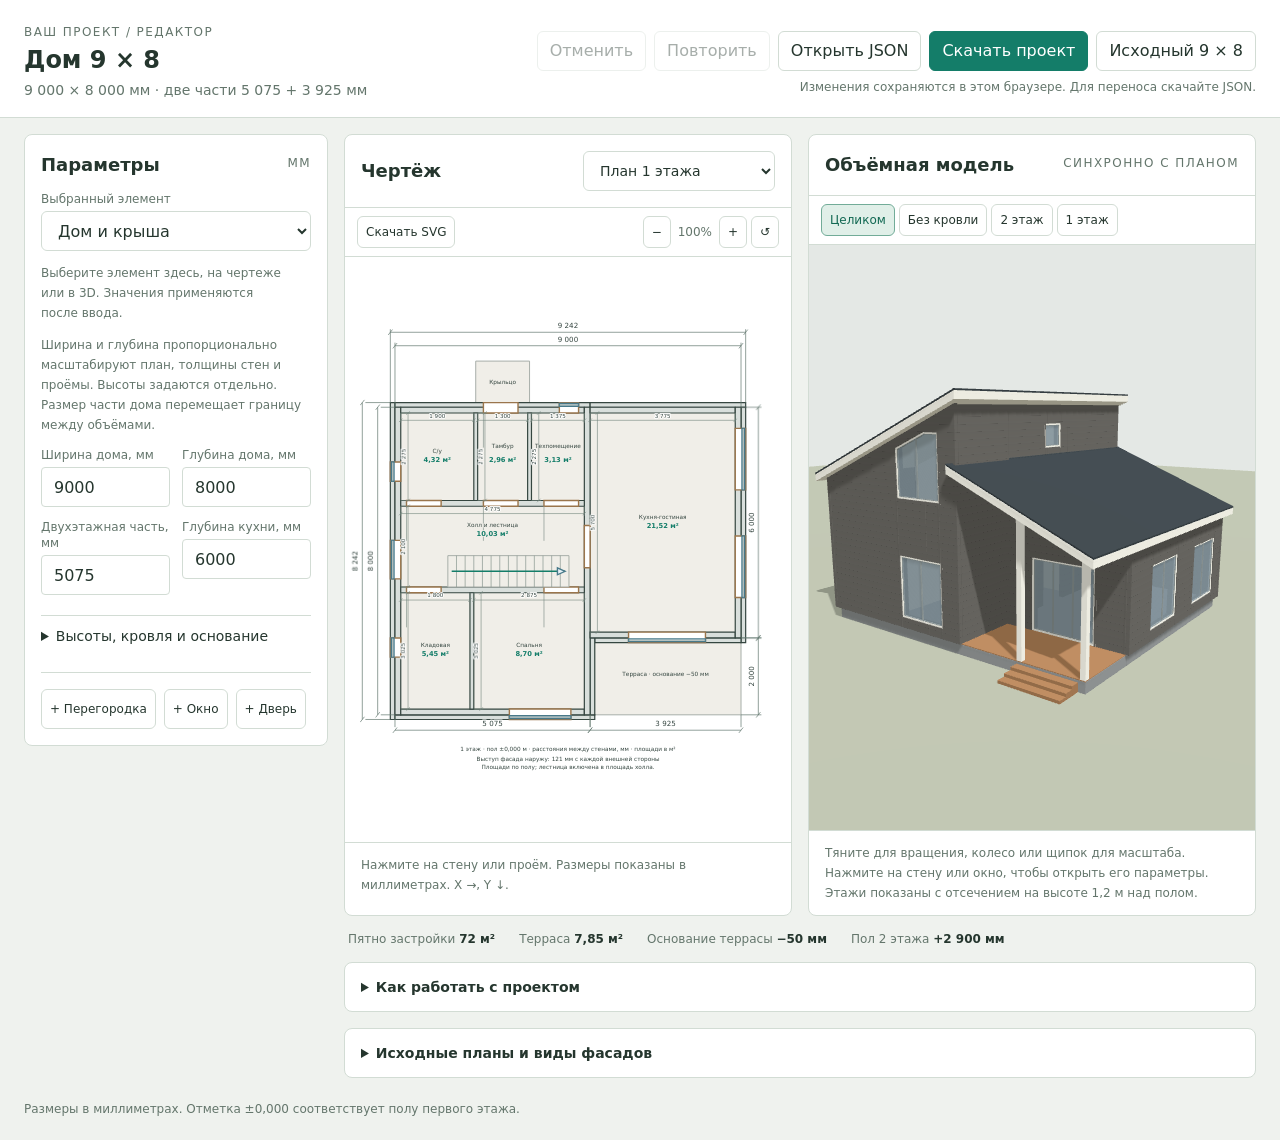
==== dom-9x8.html @ 4a333778 "Remove the two outer terrace posts and keep the middle pair" ====
<!doctype html>
<html lang="ru">
<head>
<meta charset="utf-8">
<meta name="viewport" content="width=device-width,initial-scale=1">
<title>Редактор дома · план и 3D</title>
<meta name="description" content="Редактируемый проект дома. Размеры дома, стен, окон и дверей синхронно меняются в чертежах и 3D.">
<link rel="stylesheet" href="editor.css?v=20261114-2">
</head>
<body>
<header class="topbar">
  <div><p class="eyebrow">Ваш проект / редактор</p><h1 id="title">Дом 9 × 8</h1><p class="project-summary" id="summary">План и 3D из одной модели</p></div>
  <div class="top-actions">
    <div class="toolbar">
      <button id="undo" title="Отменить последнее изменение">Отменить</button>
      <button id="redo" title="Повторить отменённое изменение">Повторить</button>
      <button id="import">Открыть JSON</button>
      <button id="export" class="primary">Скачать проект</button>
      <button id="reset">Исходный 9 × 8</button>
    </div>
    <p class="save-note" id="saved">Изменения сохраняются в этом браузере. Для переноса скачайте JSON.</p>
  </div>
</header>
<main class="workspace">
  <aside class="inspector" aria-label="Параметры проекта">
    <div class="inspector-header"><h2>Параметры</h2><span class="eyebrow">мм</span></div>
    <label class="field"><span>Выбранный элемент</span><select id="object" aria-label="Выбранный элемент"></select></label>
    <p class="selection-help">Выберите элемент здесь, на чертеже или в 3D. Значения применяются после ввода.</p>
    <div id="properties"></div>
    <div id="error" class="notice" role="alert" hidden></div>
    <button id="delete" class="danger" hidden>Удалить элемент</button>
    <div class="add-tools"><button id="add-wall">+ Перегородка</button><button id="add-window">+ Окно</button><button id="add-door">+ Дверь</button></div>
  </aside>
  <div class="stage">
    <section class="panel">
      <div class="panel-head"><h2>Чертёж</h2><select id="drawing-view" aria-label="Вид чертежа">
        <option value="plan1">План 1 этажа</option><option value="plan2">План 2 этажа</option>
        <option value="front">Входной фасад</option><option value="back">Фасад террасы</option>
        <option value="left">Левый фасад</option><option value="right">Правый фасад</option>
        <option value="section">Разрез по лестнице</option>
      </select></div>
      <div class="view-buttons"><button id="svg-export">Скачать SVG</button><div class="zoom-controls"><button id="zoom-out" aria-label="Уменьшить чертёж">−</button><span id="zoom-value">100%</span><button id="zoom-in" aria-label="Увеличить чертёж">+</button><button id="zoom-reset" title="Масштаб 100%">↺</button></div></div>
      <div class="canvas" id="drawing"></div><p class="caption" id="drawing-caption"></p>
    </section>
    <section class="panel">
      <div class="panel-head"><h2>Объёмная модель</h2><span class="eyebrow">Синхронно с планом</span></div>
      <div class="view-buttons" role="group" aria-label="Вид 3D">
        <button data-mode="all" aria-pressed="true">Целиком</button><button data-mode="open" aria-pressed="false">Без кровли</button>
        <button data-mode="f2" aria-pressed="false">2 этаж</button><button data-mode="f1" aria-pressed="false">1 этаж</button>
      </div>
      <div class="canvas" id="model"><div id="model-message" class="model-message" role="status" hidden></div></div>
      <p class="caption">Тяните для вращения, колесо или щипок для масштаба. Нажмите на стену или окно, чтобы открыть его параметры. Этажи показаны с отсечением на высоте 1,2 м над полом.</p>
    </section>
    <div class="status-strip" id="metrics"></div>
    <details class="review"><summary>Как работать с проектом</summary>
      <p class="footnote">Начните с выбора «Дом и крыша» или нажмите на элемент чертежа. Введите размер в миллиметрах. Правильное значение сразу перестраивает чертежи и модель. При пересечении проёмов или выходе за границы стены появится пояснение, а последняя допустимая модель сохранится.</p>
      <p class="footnote">Габариты изменяют планировку пропорционально, включая толщины стен и ширину проёмов. Отдельные размеры затем можно уточнить в параметрах элементов. Перегородки перемещаются самостоятельно, их стыки с другими перегородками нужно проверить на плане.</p>
      <p class="footnote">Автосохранение относится к этому браузеру и устройству. «Скачать проект» сохраняет редактируемый JSON для переноса, резервной копии или передачи другому человеку. «Открыть JSON» загружает этот вариант. Чертёж можно отдельно сохранить в SVG.</p>
      <p class="footnote">Это эскизный редактор геометрии. Несущая способность, допустимость проёмов и строительные узлы требуют отдельного расчёта.</p>
    </details>
    <details class="review"><summary>Исходные планы и виды фасадов</summary><p class="footnote">Листы, по которым собран исходный дом. Ваши изменения отражаются в редактируемом чертеже и в 3D выше.</p>
      <div class="reference-grid"><a href="drawings/1.jpg" target="_blank" rel="noopener"><img loading="lazy" src="drawings/1.jpg" alt="План 1 этажа">План 1 этажа</a><a href="drawings/2.jpg" target="_blank" rel="noopener"><img loading="lazy" src="drawings/2.jpg" alt="План 2 этажа">План 2 этажа</a><a href="drawings/3.jpg" target="_blank" rel="noopener"><img loading="lazy" src="drawings/3.jpg" alt="Разрез">Разрез</a><a href="drawings/4.jpg" target="_blank" rel="noopener"><img loading="lazy" src="drawings/4.jpg" alt="Входное крыльцо">Входное крыльцо</a><a href="drawings/5.jpg" target="_blank" rel="noopener"><img loading="lazy" src="drawings/5.jpg" alt="Фасад террасы">Фасад террасы</a><a href="drawings/6.jpg" target="_blank" rel="noopener"><img loading="lazy" src="drawings/6.jpg" alt="Боковой фасад">Боковой фасад</a></div></details>
  </div>
</main>
<footer>Размеры в миллиметрах. Отметка ±0,000 соответствует полу первого этажа.</footer>
<input id="file" type="file" accept=".json,application/json" aria-label="Открыть проект">
<div id="toast" class="toast" role="status" hidden></div>
<script src="vendor/three.min.js"></script>
<script src="vendor/OrbitControls.js"></script>
<script src="assets/house-editor.8a690075fb868afc.js"></script>



</body></html>
---- editor.css ----
:root{font-family:Manrope,system-ui,sans-serif;color:#25362e;background:#eff2ee;color-scheme:light;--line:#d2dcd4;--muted:#64766c;--accent:#147d69;--paper:#fff}
*{box-sizing:border-box}body{margin:0}button,input,select{font:inherit}button,a,input,select{touch-action:manipulation}button{cursor:pointer}button:disabled{opacity:.4;cursor:default}button,select{min-height:40px;border:1px solid var(--line);border-radius:6px;padding:8px 12px;background:white;color:inherit}button:hover:not(:disabled){border-color:var(--accent);background:#eef8f3}button:focus-visible,a:focus-visible,input:focus-visible,select:focus-visible{outline:3px solid #71b9a9;outline-offset:2px}button.primary{background:var(--accent);color:white;border-color:var(--accent)}input{width:100%;min-height:40px;padding:8px 12px;border:1px solid var(--line);border-radius:4px;background:white;color:inherit}input:invalid{border-color:#b35a38}input[type=file]{display:none}h1,h2,h3,p{margin:0}h1{font-size:24px;line-height:32px;font-weight:600}h2{font-size:18px;line-height:28px;font-weight:600}h3{font-size:16px;line-height:24px}p{line-height:1.5;text-wrap:pretty}a{color:var(--accent)}[hidden]{display:none!important}
.topbar{padding:24px max(24px,env(safe-area-inset-left)) 16px;display:flex;align-items:center;justify-content:space-between;gap:24px;border-bottom:1px solid var(--line);background:#fff}.eyebrow{font-size:12px;line-height:16px;letter-spacing:.12em;text-transform:uppercase;color:var(--muted);margin-bottom:4px}.project-summary{font-size:14px;color:var(--muted);margin-top:4px}.toolbar{display:flex;flex-wrap:wrap;gap:8px;align-items:center}.save-note{font-size:12px;line-height:16px;color:var(--muted);margin-top:8px;text-align:right}.workspace{display:grid;grid-template-columns:304px minmax(0,1fr);gap:16px;padding:16px 24px 24px}.inspector{background:#fff;border:1px solid var(--line);border-radius:8px;align-self:start;padding:16px;max-height:calc(100vh - 155px);overflow:auto;position:sticky;top:16px}.inspector-header{display:flex;justify-content:space-between;align-items:center;margin-bottom:12px}.inspector select{width:100%}.selection-help{font-size:12px;line-height:16px;color:var(--muted);margin:8px 0 16px}.field{display:block;margin:0 0 12px}.field span{display:block;font-size:12px;line-height:16px;color:var(--muted);margin-bottom:4px}.fields{display:grid;grid-template-columns:1fr 1fr;gap:0 12px}.fields .wide{grid-column:1/-1}.inspector p{font-size:12px;line-height:20px;color:var(--muted);margin-bottom:12px}.inspector details{border-top:1px solid var(--line);padding-top:12px;margin-top:8px}.inspector details summary{cursor:pointer;font-size:14px;margin-bottom:12px}.add-tools{display:flex;flex-wrap:wrap;gap:8px;padding-top:16px;margin-top:16px;border-top:1px solid var(--line)}.add-tools button{font-size:12px;padding:8px}.danger{color:#9d3e25}.notice{font-size:12px;line-height:20px;margin-top:12px;padding:12px;background:#fff3e8;border:1px solid #efc5a3;border-radius:4px;white-space:pre-line}.stage{min-width:0;display:grid;grid-template-columns:minmax(0,1fr) minmax(0,1fr);gap:16px;align-content:start}.panel{min-width:0;background:#fff;border:1px solid var(--line);border-radius:8px;overflow:hidden}.panel-head{padding:16px;border-bottom:1px solid var(--line);display:flex;align-items:center;justify-content:space-between;gap:8px;flex-wrap:wrap}.panel-head select{font-size:14px}.canvas{height:clamp(480px,65vh,800px);position:relative}.canvas svg{width:100%;height:100%;display:block}.canvas canvas{display:block;width:100%;height:100%;touch-action:none}.view-buttons{display:flex;gap:4px;flex-wrap:wrap;padding:8px 12px;border-bottom:1px solid var(--line)}.view-buttons button{font-size:12px;min-height:32px;padding:4px 8px}.view-buttons button[aria-pressed=true]{background:#e0efe8;color:#116852;border-color:#72ac98}.caption{padding:12px 16px;border-top:1px solid var(--line);font-size:12px;line-height:20px;color:var(--muted);min-height:64px}.model-message{position:absolute;inset:40% 24px auto;background:#fff;padding:16px;border:1px solid var(--line);font-size:14px}.review{grid-column:1/-1;padding:16px;background:#fff;border:1px solid var(--line);border-radius:8px}.review summary{cursor:pointer;font-size:14px;font-weight:600}.reference-grid{display:grid;grid-template-columns:repeat(3,minmax(0,1fr));gap:16px;margin-top:16px}.reference-grid img{width:100%;height:160px;object-fit:contain}.reference-grid a{font-size:12px}.footnote{font-size:12px;line-height:20px;color:var(--muted);margin-top:12px}.status-strip{grid-column:1/-1;display:flex;gap:24px;flex-wrap:wrap;font-size:12px;color:var(--muted);padding:0 4px}.status-strip strong{color:#25362e}.toast{position:fixed;bottom:24px;left:50%;transform:translateX(-50%);max-width:min(700px,90vw);padding:16px 24px;border:1px solid var(--line);border-radius:8px;background:#25362e;color:#fff;box-shadow:0 4px 20px #0002;z-index:9;font-size:14px}.top-actions{min-width:0}footer{padding:0 24px 24px;color:var(--muted);font-size:12px}
#drawing{overflow:auto}#drawing svg{max-width:none}.fields{grid-template-columns:repeat(2,minmax(0,1fr))}.field,.field input,.inspector{min-width:0}.zoom-controls{display:flex;gap:4px;align-items:center;margin-left:auto}.zoom-controls span{font-size:12px;color:var(--muted);min-width:40px;text-align:center}
@media(min-width:1700px){.workspace{grid-template-columns:336px minmax(0,1fr)}}
@media(max-width:1180px){.stage{grid-template-columns:1fr}.canvas{height:560px}.topbar{align-items:flex-start}.toolbar{max-width:430px}.inspector{max-height:calc(100vh - 32px)}}
@media(max-width:720px){.topbar{display:block;padding:16px}.top-actions{margin-top:16px}.save-note{text-align:left}.workspace{display:flex;flex-direction:column;padding:12px;gap:12px}.inspector{position:static;max-height:none;order:1}.stage{display:contents}.panel{order:2}.review{order:4}.status-strip{order:3;padding:12px}.canvas{height:420px}.reference-grid{grid-template-columns:1fr 1fr}.toolbar button{font-size:12px}.panel-head{padding:12px}h1{font-size:20px;line-height:28px}footer{padding:0 16px 24px}.caption{min-height:0}}
@media print{.top-actions,.inspector,.view-buttons,.reference-grid,.toast,footer{display:none!important}.workspace,.stage{display:block}.panel{break-inside:avoid;margin:16px 0}.canvas{height:550px}.topbar{padding:0}.review{display:none}}
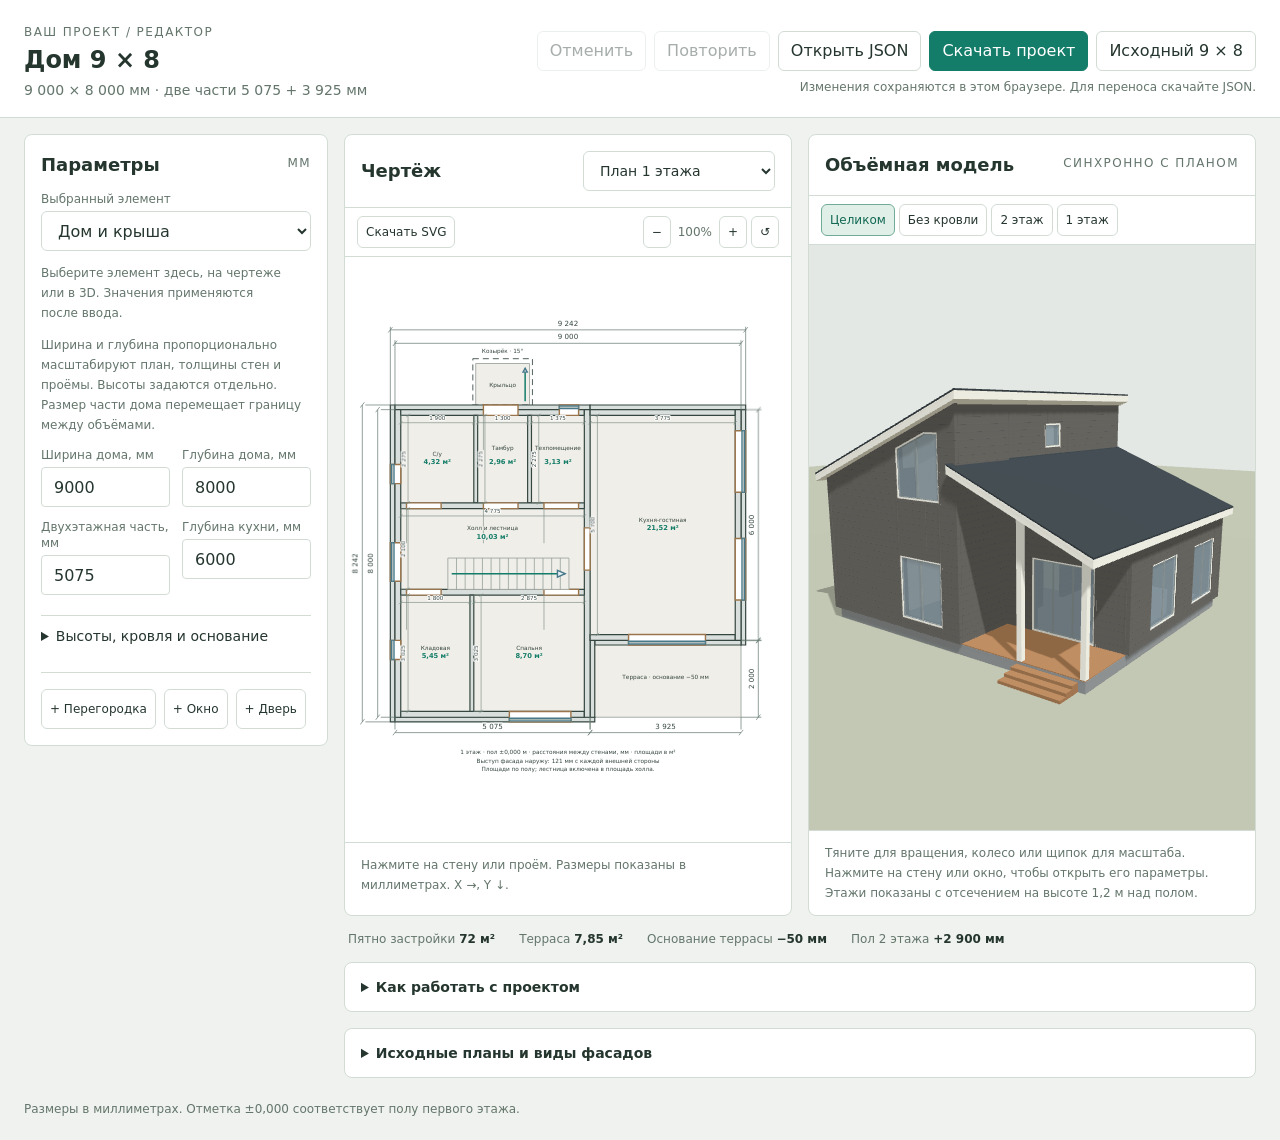
==== commit ed331a4b: "Add editable sloped entry canopy with roof dimensions, pitch and fitted supports" ====
--- a/dom-9x8.html
+++ b/dom-9x8.html
@@ -67,7 +67,7 @@
 <div id="toast" class="toast" role="status" hidden></div>
 <script src="vendor/three.min.js"></script>
 <script src="vendor/OrbitControls.js"></script>
-<script src="assets/house-editor.8a690075fb868afc.js"></script>
+<script src="assets/house-editor.457babf39e683923.js"></script>
 
 
 
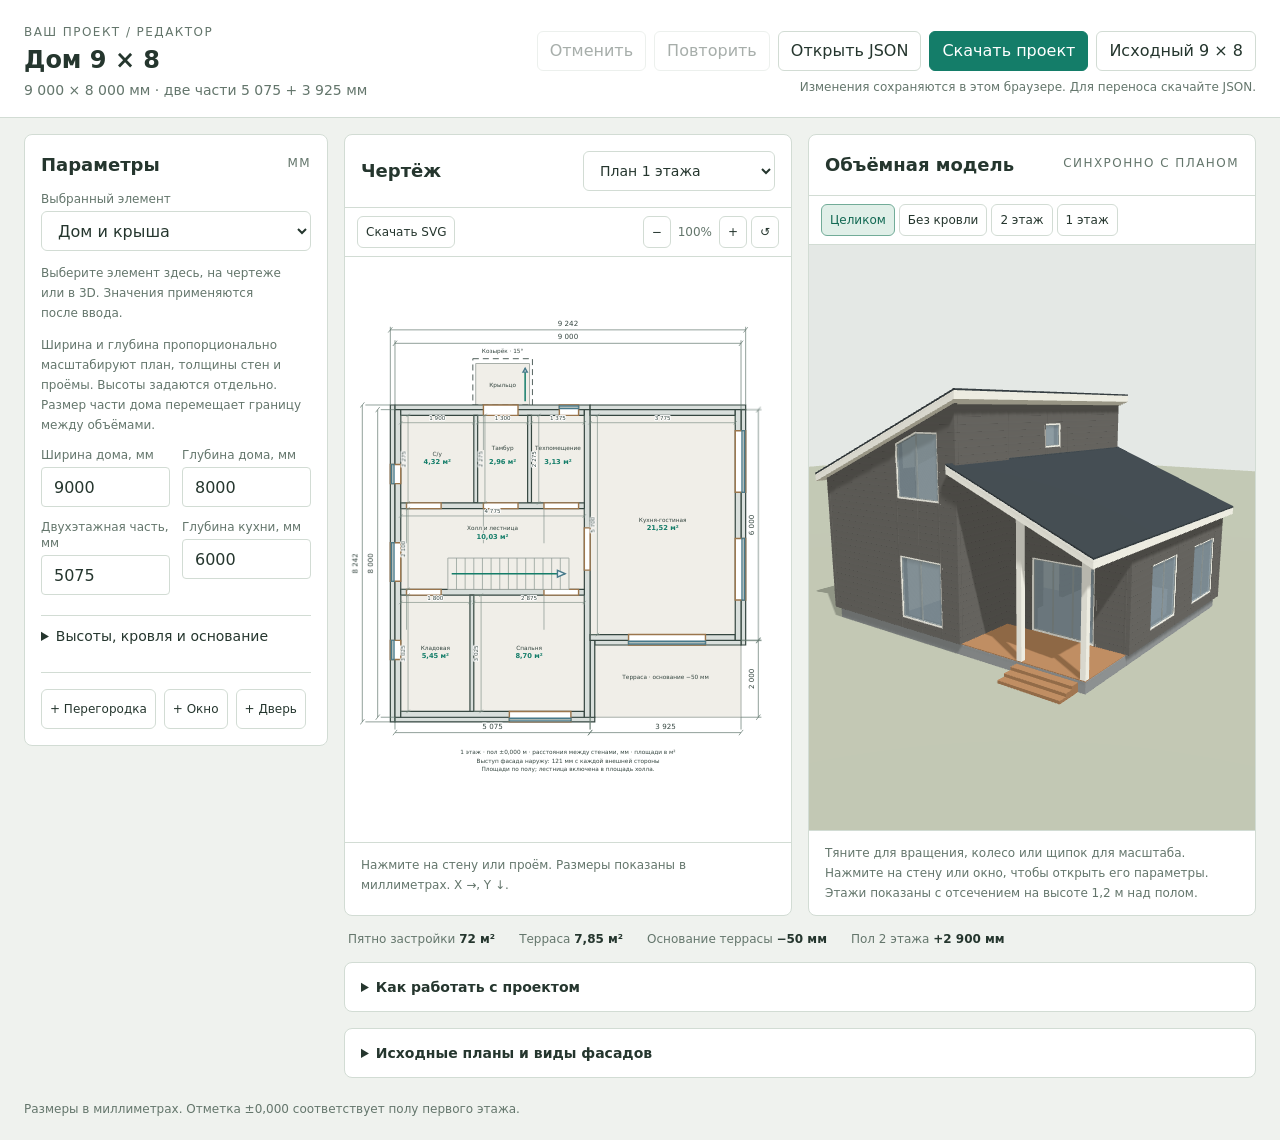
==== commit 93bd1515: "Align window 12 with window 13 and main roof while preserving saved project edits" ====
--- a/dom-9x8.html
+++ b/dom-9x8.html
@@ -67,7 +67,7 @@
 <div id="toast" class="toast" role="status" hidden></div>
 <script src="vendor/three.min.js"></script>
 <script src="vendor/OrbitControls.js"></script>
-<script src="assets/house-editor.457babf39e683923.js"></script>
+<script src="assets/house-editor.1217780e68a02c6c.js"></script>
 
 
 
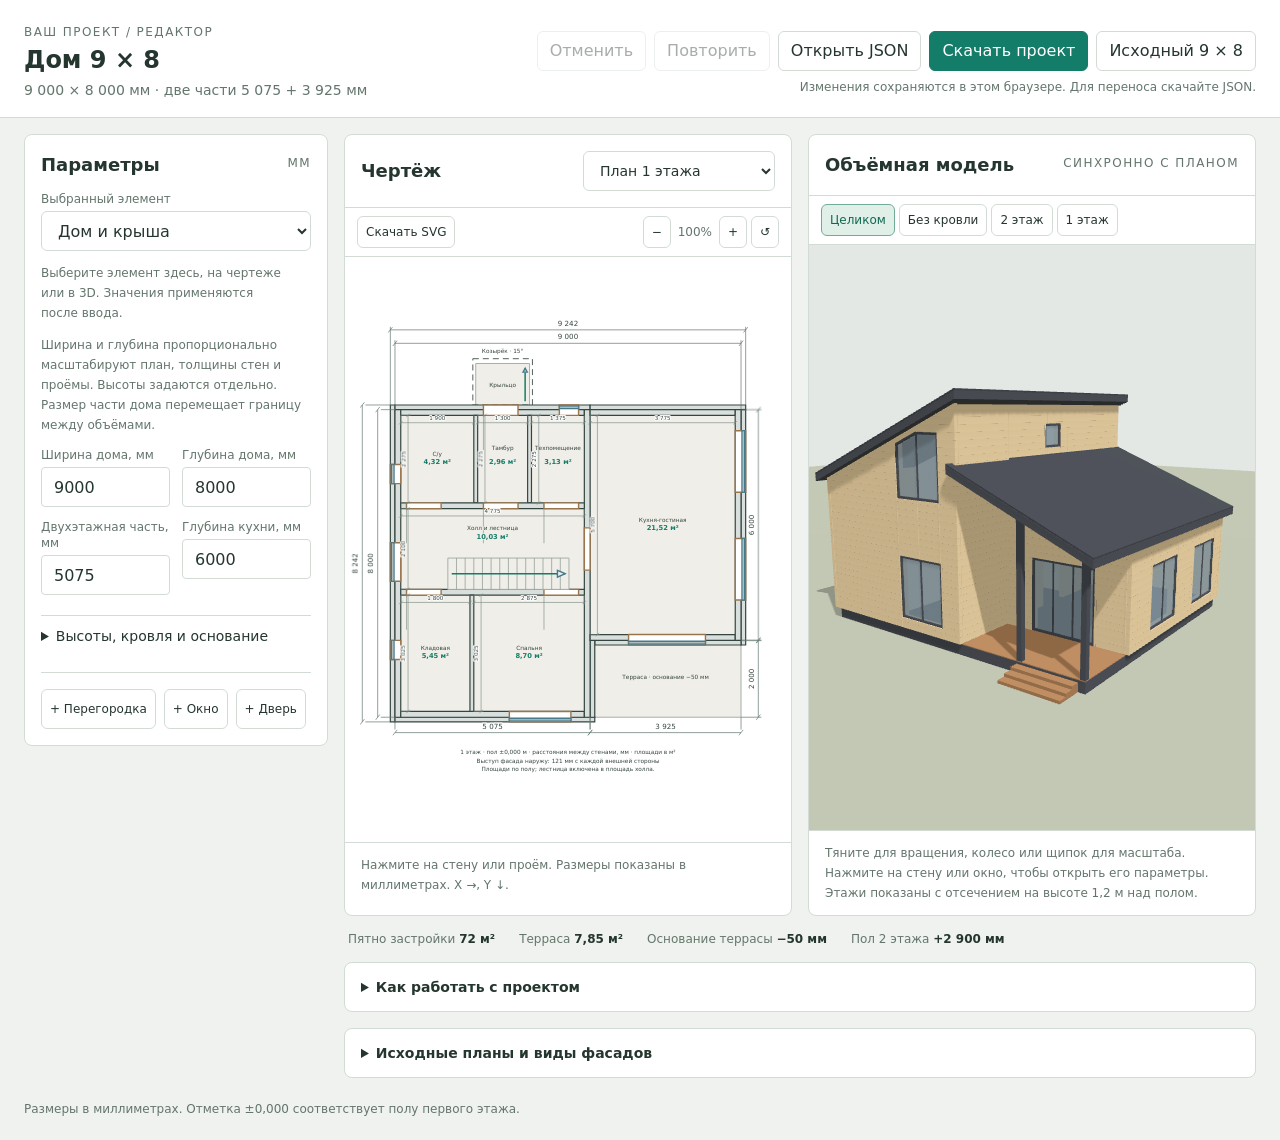
==== commit c8d3ed76: "Apply graphite and ivory palette with independent editable colors, RAL presets and JSON persistence" ====
--- a/dom-9x8.html
+++ b/dom-9x8.html
@@ -5,7 +5,7 @@
 <meta name="viewport" content="width=device-width,initial-scale=1">
 <title>Редактор дома · план и 3D</title>
 <meta name="description" content="Редактируемый проект дома. Размеры дома, стен, окон и дверей синхронно меняются в чертежах и 3D.">
-<link rel="stylesheet" href="editor.css?v=20261114-2">
+<link rel="stylesheet" href="editor.css?v=8957743d4723cd5c">
 </head>
 <body>
 <header class="topbar">
@@ -23,7 +23,7 @@
 </header>
 <main class="workspace">
   <aside class="inspector" aria-label="Параметры проекта">
-    <div class="inspector-header"><h2>Параметры</h2><span class="eyebrow">мм</span></div>
+    <div class="inspector-header"><h2>Параметры</h2><span class="eyebrow" id="parameter-unit">мм</span></div>
     <label class="field"><span>Выбранный элемент</span><select id="object" aria-label="Выбранный элемент"></select></label>
     <p class="selection-help">Выберите элемент здесь, на чертеже или в 3D. Значения применяются после ввода.</p>
     <div id="properties"></div>
@@ -67,7 +67,7 @@
 <div id="toast" class="toast" role="status" hidden></div>
 <script src="vendor/three.min.js"></script>
 <script src="vendor/OrbitControls.js"></script>
-<script src="assets/house-editor.1217780e68a02c6c.js"></script>
+<script src="assets/house-editor.5cb219abc8c20e5b.js"></script>
 
 
 
--- a/editor.css
+++ b/editor.css
@@ -6,3 +6,5 @@
 @media(max-width:1180px){.stage{grid-template-columns:1fr}.canvas{height:560px}.topbar{align-items:flex-start}.toolbar{max-width:430px}.inspector{max-height:calc(100vh - 32px)}}
 @media(max-width:720px){.topbar{display:block;padding:16px}.top-actions{margin-top:16px}.save-note{text-align:left}.workspace{display:flex;flex-direction:column;padding:12px;gap:12px}.inspector{position:static;max-height:none;order:1}.stage{display:contents}.panel{order:2}.review{order:4}.status-strip{order:3;padding:12px}.canvas{height:420px}.reference-grid{grid-template-columns:1fr 1fr}.toolbar button{font-size:12px}.panel-head{padding:12px}h1{font-size:20px;line-height:28px}footer{padding:0 16px 24px}.caption{min-height:0}}
 @media print{.top-actions,.inspector,.view-buttons,.reference-grid,.toast,footer{display:none!important}.workspace,.stage{display:block}.panel{break-inside:avoid;margin:16px 0}.canvas{height:550px}.topbar{padding:0}.review{display:none}}
+
+.color-field>label{display:block;font-size:12px;line-height:16px;color:var(--muted);margin-bottom:4px}.color-controls{display:grid;grid-template-columns:52px minmax(0,1fr);gap:8px;align-items:center}.color-controls input[type=color]{padding:4px;height:40px;cursor:pointer}.color-controls select{font-size:12px;padding:6px;min-width:0}.color-field small{display:block;color:var(--muted);font-size:11px;line-height:16px;margin-top:4px}
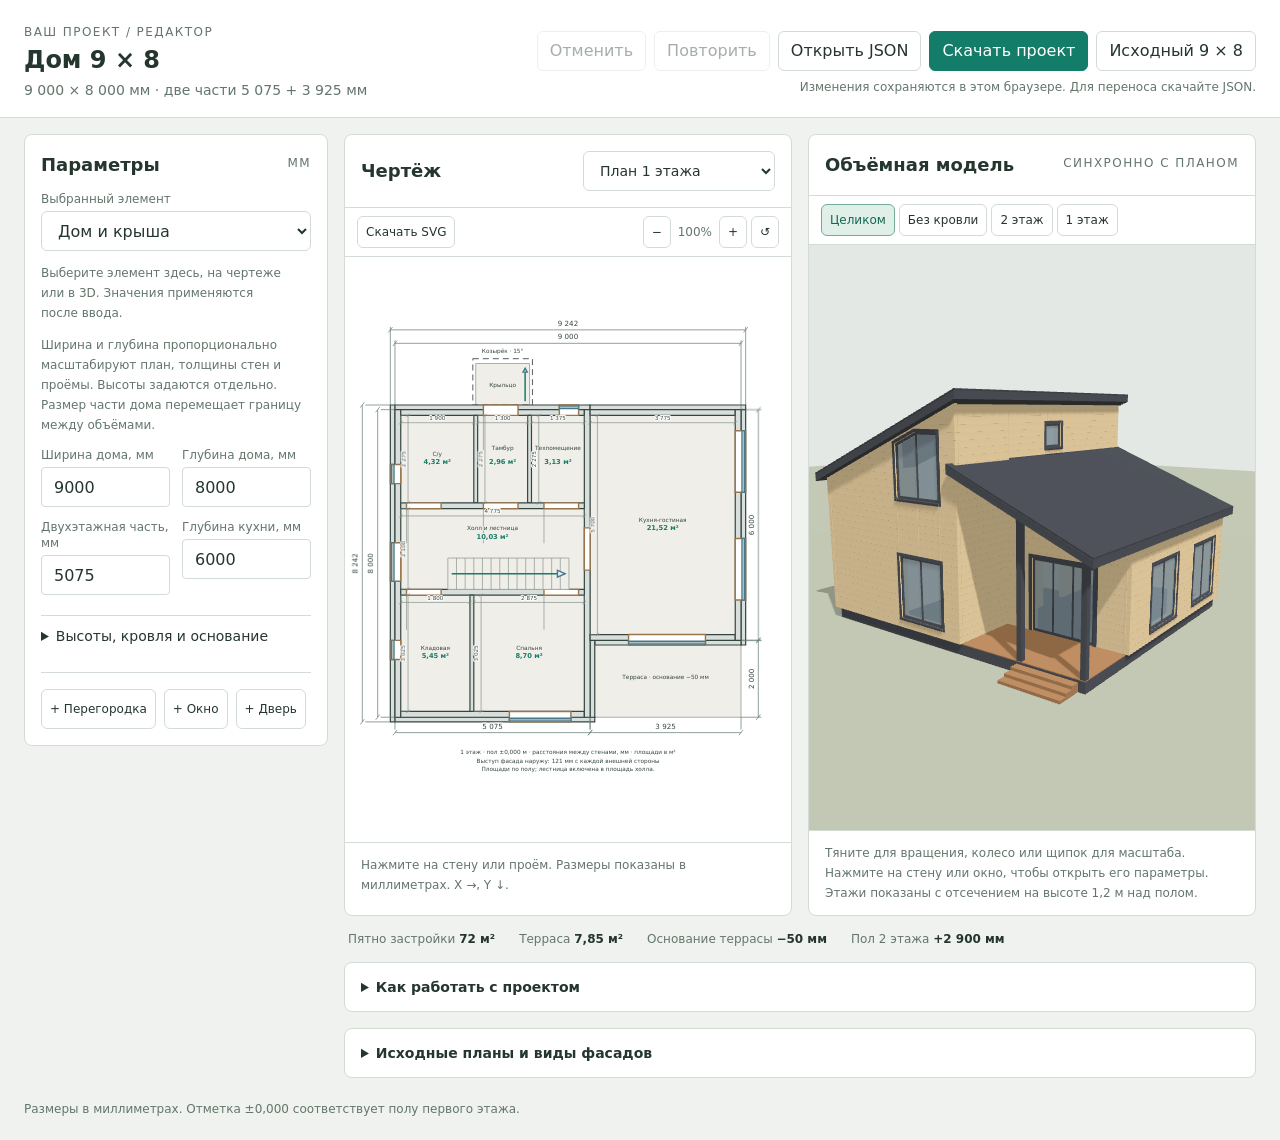
==== commit 6b551ea2: "Add exterior window and door casings and sloped window sills in RAL 7024" ====
--- a/dom-9x8.html
+++ b/dom-9x8.html
@@ -67,7 +67,7 @@
 <div id="toast" class="toast" role="status" hidden></div>
 <script src="vendor/three.min.js"></script>
 <script src="vendor/OrbitControls.js"></script>
-<script src="assets/house-editor.5cb219abc8c20e5b.js"></script>
+<script src="assets/house-editor.5e0aabc9a7420e57.js"></script>
 
 
 
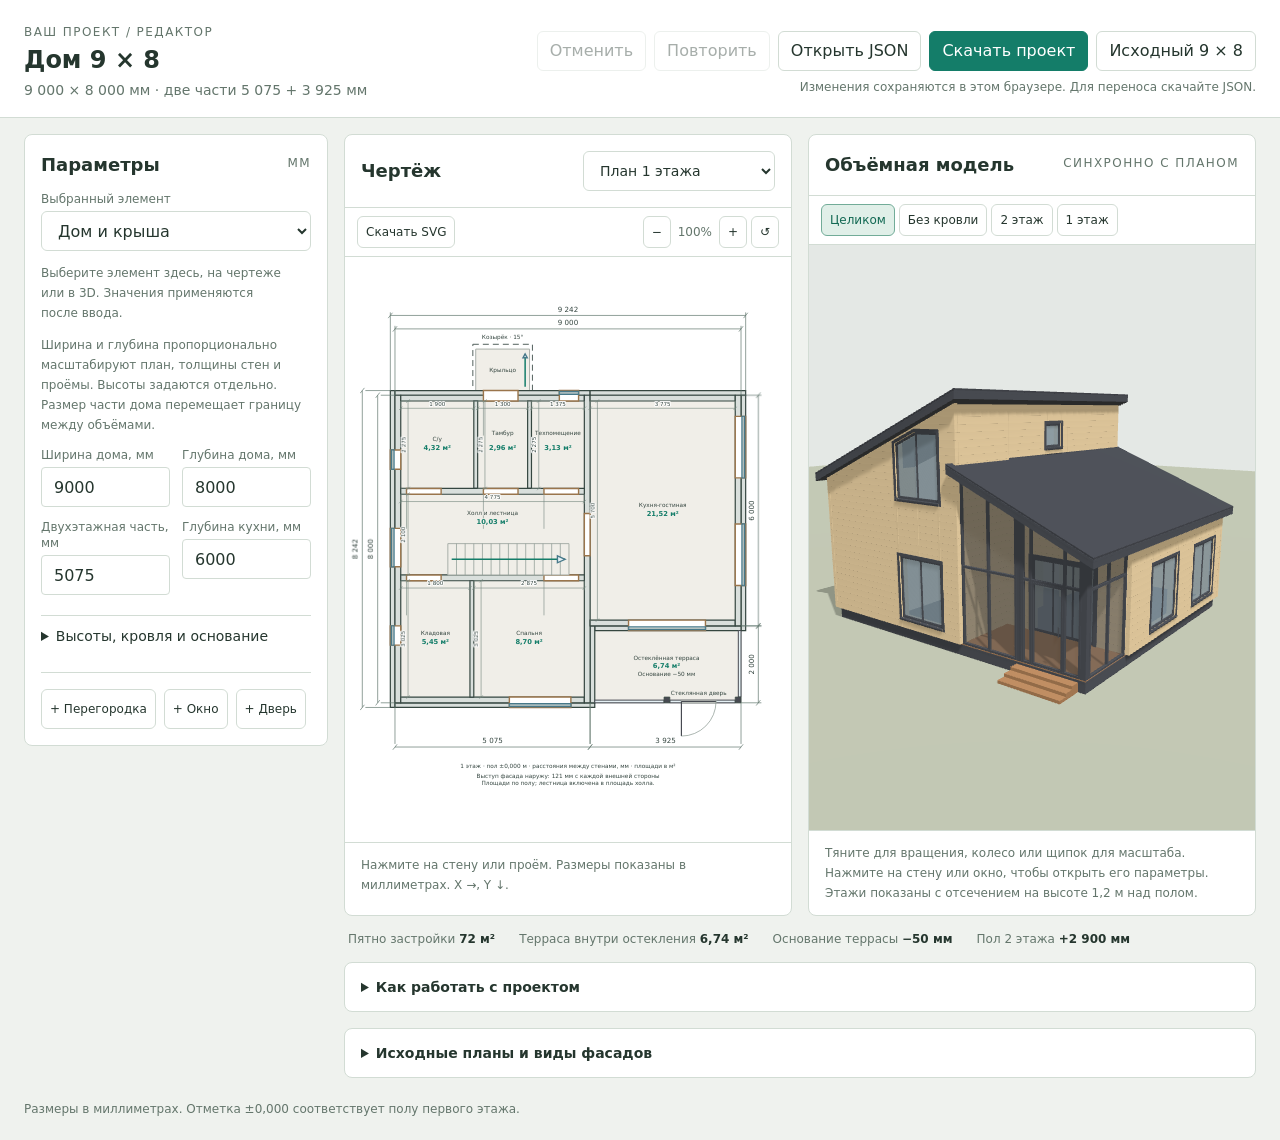
==== commit d8adb886: "Glaze terrace with roof-parallel transoms and stair-side glass door" ====
--- a/dom-9x8.html
+++ b/dom-9x8.html
@@ -67,7 +67,7 @@
 <div id="toast" class="toast" role="status" hidden></div>
 <script src="vendor/three.min.js"></script>
 <script src="vendor/OrbitControls.js"></script>
-<script src="assets/house-editor.5e0aabc9a7420e57.js"></script>
+<script src="assets/house-editor.d6b8591f9794032f.js"></script>
 
 
 
